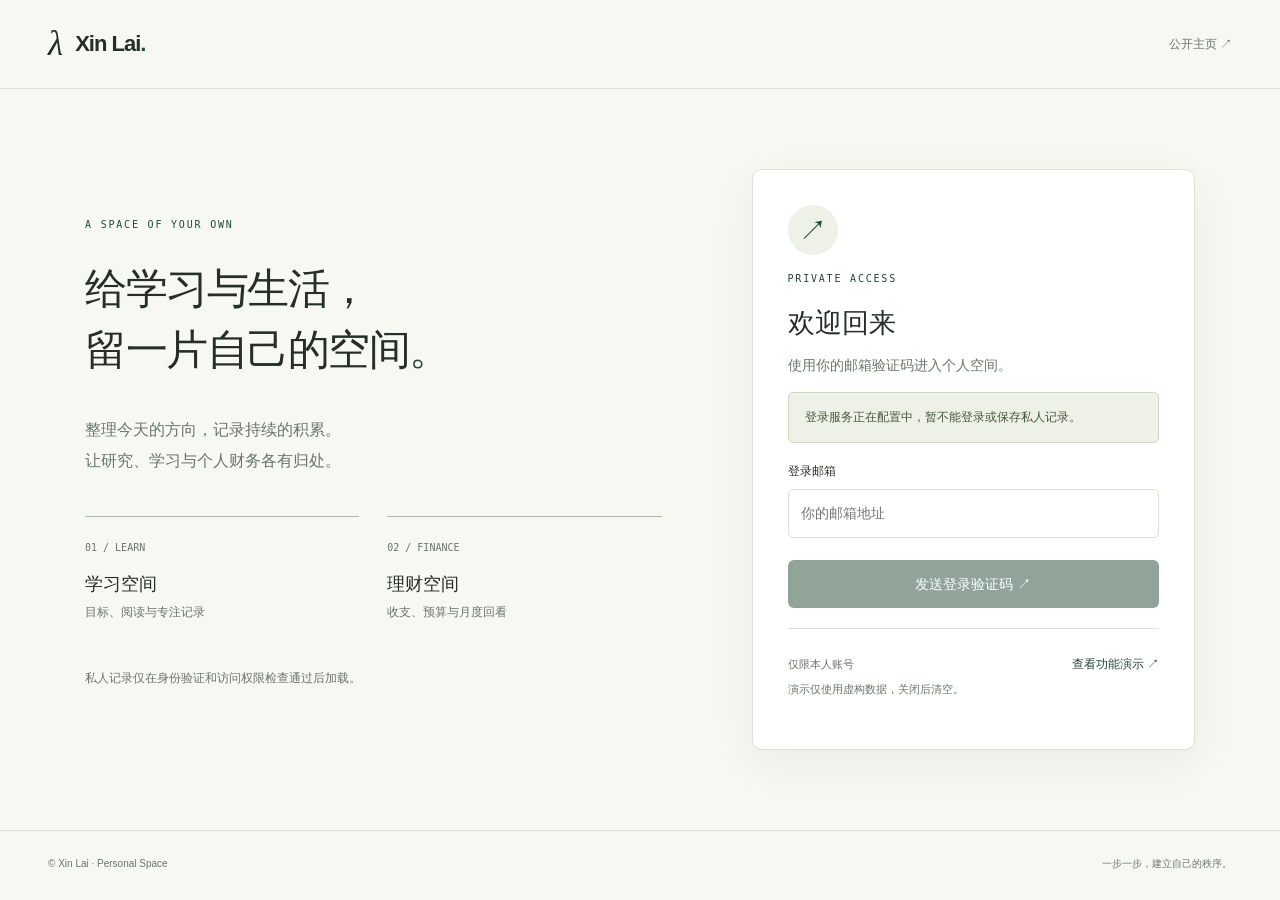
==== space/index.html @ f43046d3 "Add personal workspace with learning, finance, and fail-closed authentication setup" ====
<!doctype html>
<html lang="zh-CN">
<head>
<meta charset="utf-8"><meta name="viewport" content="width=device-width,initial-scale=1">
<meta name="robots" content="noindex,nofollow"><meta name="referrer" content="no-referrer">
<meta http-equiv="Content-Security-Policy" content="default-src 'self'; script-src 'self'; style-src 'self'; connect-src 'self' https://*.supabase.co; img-src 'self' data:; object-src 'none'; base-uri 'none'; form-action 'none'">
<meta name="theme-color" content="#f7f8f2"><title>个人空间 · Xin Lai</title>
<link rel="icon" href="../assets/favicon.svg" type="image/svg+xml"><link rel="stylesheet" href="space.css?v=44e4d2dc8de7">
<script type="module" src="app.js?v=07d8b6d938f8"></script>
</head>
<body>
<a class="skip" href="#main">跳至正文</a>
<header class="topbar"><a class="brand" href="../">λ <strong>Xin Lai<span>.</span></strong></a><a class="back" href="../">公开主页 ↗</a></header>
<main id="main">
<section id="gate" class="gate">
<div class="welcome"><p class="eyebrow">A SPACE OF YOUR OWN</p><h1>给学习与生活，<br>留一片自己的空间<span>。</span></h1><p class="intro">整理今天的方向，记录持续的积累。<br>让研究、学习与个人财务各有归处。</p><div class="pillars"><div><span>01 / LEARN</span><h2>学习空间</h2><p>目标、阅读与专注记录</p></div><div><span>02 / FINANCE</span><h2>理财空间</h2><p>收支、预算与月度回看</p></div></div><p class="privacy">私人记录仅在身份验证和访问权限检查通过后加载。</p></div>
<div class="login-card"><span class="lock" aria-hidden="true">↗</span><p class="eyebrow">PRIVATE ACCESS</p><h2>欢迎回来</h2><p class="muted">使用你的邮箱验证码进入个人空间。</p><p id="setup-note" class="notice" hidden>登录服务正在配置中，暂不能登录或保存私人记录。</p>
<form id="email-form"><label for="email">登录邮箱</label><input id="email" name="email" type="email" autocomplete="email" placeholder="你的邮箱地址" required maxlength="254"><button id="send-code" type="submit">发送登录验证码 ↗</button></form>
<form id="code-form" hidden><label for="code">邮件验证码</label><input id="code" name="code" inputmode="numeric" autocomplete="one-time-code" pattern="[0-9]{6,10}" minlength="6" maxlength="10" placeholder="输入邮件中的验证码" required><button type="submit">验证并进入</button><button class="plain" id="change-email" type="button">更换邮箱</button></form>
<p id="auth-message" class="message" role="status" aria-live="polite"></p><div class="login-bottom"><span>仅限本人账号</span><button id="try-demo" class="text-button" type="button">查看功能演示 ↗</button></div><p class="tiny muted">演示仅使用虚构数据，关闭后清空。</p></div>
</section>
<section id="workspace" class="workspace" hidden>
<aside class="sidebar"><p class="eyebrow">PERSONAL WORKSPACE</p><h1>个人空间</h1><nav aria-label="个人空间导航"><button type="button" data-view="overview" aria-current="page">◷ <span>总览</span></button><button type="button" data-view="learning">⌘ <span>学习空间</span></button><button type="button" data-view="finance">∑ <span>理财空间</span></button></nav><div class="sidebar-foot"><p id="account-label"></p><button type="button" id="logout" class="text-button">退出登录 ↗</button></div></aside>
<div class="workspace-main"><div id="demo-notice" class="notice demo" hidden>功能演示 · 所有初始数据均为虚构，修改仅在当前页面有效。请勿填写真实财务信息。<button type="button" id="end-demo" class="text-button">结束演示</button></div><div class="page-top"><div><p id="date-label" class="eyebrow"></p><h2 id="page-title">今日总览</h2></div><button type="button" id="refresh" class="secondary">刷新记录 ↻</button></div><p id="app-message" class="message" role="status" aria-live="polite"></p>
<section id="view-overview"><p class="intro-small">不必一次完成所有事。先看清今天，再向前一步。</p><div class="stats"><article><p>进行中的学习目标</p><strong id="stat-goals">0</strong><small>为长期积累留出方向</small></article><article><p>本周学习时长</p><strong id="stat-time">0 <span>分钟</span></strong><small>从周一至今天</small></article><article><p>本月支出</p><strong id="stat-spend">—</strong><small id="stat-currency">按选定币种单独统计</small></article></div><div class="overview-grid"><article class="panel"><div class="panel-head"><h3>下一步学习</h3><button type="button" data-view="learning" class="text-button">管理目标 ↗</button></div><div id="overview-goals"></div></article><article class="panel"><div class="panel-head"><h3>最近的收支</h3><button type="button" data-view="finance" class="text-button">查看账本 ↗</button></div><div id="overview-entries"></div></article></div><div class="quiet-note"><span>慢慢积累，持续生长。</span><p>学习和财务记录从空白开始，由你亲手建立。</p></div></section>
<section id="view-learning" hidden><div class="section-tabs"><h3>学习目标</h3><label class="inline">显示<select id="goal-filter"><option value="active">进行中</option><option value="done">已完成</option><option value="all">全部</option></select></label></div><div class="two-column"><form id="goal-form" class="panel"><h3>添加一个目标</h3><label for="goal-title">想完成什么</label><input id="goal-title" name="title" placeholder="例如：读完一篇论文并整理笔记" maxlength="160" required><div class="form-row"><div><label for="goal-category">方向</label><select id="goal-category" name="category"><option>研究</option><option>数学</option><option>AI</option><option>语言</option><option>理财学习</option><option>其他</option></select></div><div><label for="goal-date">目标日期（可选）</label><input id="goal-date" name="target_date" type="date"></div></div><button type="submit">添加目标 +</button></form><article class="panel"><h3>我的目标</h3><div id="goals-list"></div></article></div><div class="section-tabs"><h3>学习记录</h3></div><div class="two-column"><form id="study-form" class="panel"><h3>记录一次专注</h3><label for="study-subject">学习内容</label><input id="study-subject" name="subject" maxlength="160" required placeholder="今天读了什么、练习了什么"><div class="form-row"><div><label for="study-date">日期</label><input id="study-date" name="date" type="date" required></div><div><label for="study-minutes">时长（分钟）</label><input id="study-minutes" name="minutes" type="number" min="1" max="1440" step="1" required></div></div><label for="study-note">收获或问题（可选）</label><textarea id="study-note" name="note" maxlength="2000" rows="3"></textarea><button type="submit">保存学习记录 +</button></form><article class="panel"><h3>最近学习</h3><div id="study-list"></div></article></div></section>
<section id="view-finance" hidden><div class="finance-controls"><label>月份<input id="finance-month" type="month" required></label><label>币种<select id="currency"><option value="EUR">EUR · 欧元</option><option value="CNY">CNY · 人民币</option><option value="USD">USD · 美元</option></select></label><button type="button" id="export" class="secondary">导出当月 CSV ↓</button></div><p class="tiny muted">各币种独立统计，不进行汇率换算。此处用于记录和复盘。</p><div class="stats"><article><p>本月收入</p><strong id="income-total">—</strong></article><article><p>本月支出</p><strong id="expense-total">—</strong></article><article><p>本月结余</p><strong id="balance-total">—</strong></article></div><div class="two-column"><form id="entry-form" class="panel"><h3>记一笔</h3><div class="form-row"><div><label for="entry-type">类型</label><select id="entry-type" name="type"><option value="expense">支出</option><option value="income">收入</option></select></div><div><label for="entry-date">日期</label><input id="entry-date" name="date" type="date" required></div></div><div class="form-row"><div><label for="entry-amount">金额</label><input id="entry-amount" name="amount" type="number" min="0.01" max="999999999.99" step="0.01" required></div><div><label for="entry-currency">币种</label><select id="entry-currency" name="currency"><option>EUR</option><option>CNY</option><option>USD</option></select></div></div><label for="entry-category">分类</label><select id="entry-category" name="category"><option>餐饮</option><option>居住</option><option>交通</option><option>学习</option><option>购物</option><option>医疗</option><option>旅行</option><option>工资</option><option>其他</option></select><label for="entry-note">备注（可选）</label><input id="entry-note" name="note" maxlength="500"><button type="submit">保存收支 +</button></form><article class="panel"><h3>月度预算</h3><p id="budget-status" class="muted"></p><progress id="budget-progress" max="100" value="0" aria-label="预算使用比例"></progress><p id="budget-detail" class="tiny"></p><form id="budget-form"><label for="budget-amount">当前月份、币种的支出上限</label><input id="budget-amount" name="amount" type="number" min="0.01" max="999999999.99" step="0.01" required><button type="submit" class="secondary">保存预算</button></form></article></div><article class="panel ledger"><div class="panel-head"><h3>当月账本</h3><span id="ledger-count" class="tiny muted"></span></div><div class="table-scroll"><table><thead><tr><th>日期</th><th>分类 / 备注</th><th>类型</th><th>金额</th></tr></thead><tbody id="ledger-body"></tbody></table></div><p id="ledger-empty" class="empty">这个月还没有记录。</p></article></section>
</div></section>
</main><footer>© Xin Lai · Personal Space <span>一步一步，建立自己的秩序。</span></footer>
<noscript><p class="notice">个人空间需要启用 JavaScript 才能验证身份和加载记录。</p></noscript>
</body></html>
---- space/space.css ----
:root{--bg:#f7f8f2;--ink:#252e28;--muted:#6a756b;--green:#234b35;--soft:#edf1e7;--line:#dce2d5;--card:#fff;--danger:#9a3b32}*{box-sizing:border-box}[hidden]{display:none!important}body{margin:0;background:var(--bg);color:var(--ink);font:14px/1.75 -apple-system,BlinkMacSystemFont,"Segoe UI","PingFang SC",sans-serif}a{color:inherit;text-decoration:none}button,input,select,textarea{font:inherit}button,a,input,select,textarea{touch-action:manipulation}button{cursor:pointer;border:0;background:var(--green);color:white;padding:12px 19px;border-radius:6px;font-weight:550}button:hover{filter:brightness(1.1)}button:disabled{opacity:.5;cursor:not-allowed}a:focus-visible,button:focus-visible,input:focus-visible,select:focus-visible,textarea:focus-visible{outline:3px solid #95ad7c;outline-offset:3px}input,select,textarea{width:100%;min-width:0;padding:11px 12px;border:1px solid var(--line);border-radius:5px;background:#fff;color:var(--ink)}textarea{resize:vertical}label{display:block;font-size:12px;margin:18px 0 7px}form>button{margin-top:22px}h1,h2,h3,p{margin-top:0}h1{font-size:42px;letter-spacing:-1.5px;line-height:1.45;font-weight:550}h2{font-size:28px;line-height:1.5;font-weight:550}h3{font-size:17px;font-weight:550;margin-bottom:18px}p{margin-bottom:15px}.topbar{max-width:1440px;padding:24px 48px;margin:auto;display:flex;align-items:center;justify-content:space-between;border-bottom:1px solid var(--line)}.brand{display:flex;gap:12px;align-items:center;font:italic 35px Georgia,serif}.brand strong{font:700 22px -apple-system,sans-serif;letter-spacing:-1px}.brand span,h1>span{color:var(--green)}.back{font-size:12px;color:var(--muted)}.gate{max-width:1200px;margin:auto;min-height:calc(100vh - 172px);display:grid;grid-template-columns:1.3fr 1fr;gap:90px;padding:80px 45px;align-items:center}.eyebrow{font:10px/1.8 ui-monospace,monospace;letter-spacing:1.8px;color:var(--green);margin-bottom:25px}.intro{color:var(--muted);font-size:16px;line-height:1.9}.pillars{display:grid;grid-template-columns:1fr 1fr;gap:28px;margin-top:40px}.pillars>div{border-top:1px solid #acbba0;padding-top:17px}.pillars span{font:10px ui-monospace,monospace;color:var(--muted)}.pillars h2{font-size:18px;margin:12px 0 4px}.pillars p,.privacy{font-size:12px;color:var(--muted)}.privacy{margin-top:30px}.login-card{background:#fff;border:1px solid var(--line);border-radius:10px;padding:35px;box-shadow:0 14px 45px #263c2310}.login-card h2{font-size:27px;margin-bottom:9px}.login-card .eyebrow{margin:15px 0}.login-card form>button{width:100%}.lock{font-size:28px;color:var(--green);background:var(--soft);width:50px;height:50px;display:grid;place-items:center;border-radius:50%}.login-bottom{border-top:1px solid var(--line);margin-top:20px;padding-top:20px;display:flex;align-items:center;justify-content:space-between;font-size:11px;color:var(--muted)}.muted{color:var(--muted)}.tiny{font-size:11px}.text-button,.plain{background:transparent;color:var(--green);padding:5px 0;font-size:12px}.secondary{background:transparent;border:1px solid #bccbb4;color:var(--green);font-size:12px}.notice{padding:14px 16px;background:var(--soft);border:1px solid #ccd9bf;border-radius:5px;font-size:12px;color:#44583d}.message{font-size:13px;margin-top:16px;overflow-wrap:anywhere}.message.error{color:var(--danger)}.workspace{max-width:1440px;margin:auto;display:grid;grid-template-columns:230px 1fr;min-height:calc(100vh - 172px)}.sidebar{padding:40px 25px 40px 48px;border-right:1px solid var(--line);display:flex;flex-direction:column}.sidebar .eyebrow{font-size:9px;margin-bottom:9px}.sidebar h1{font-size:22px;letter-spacing:-.5px}.sidebar nav{display:flex;flex-direction:column;gap:9px;margin-top:20px}.sidebar nav button{text-align:left;background:transparent;color:var(--muted);padding:12px;font-size:14px}.sidebar nav button span{margin-left:9px}.sidebar nav button[aria-current]{background:var(--soft);color:var(--green)}.sidebar-foot{margin-top:auto;padding-top:60px;font-size:11px;color:var(--muted);overflow-wrap:anywhere}.workspace-main{padding:38px 44px;min-width:0}.demo{display:flex;align-items:center;justify-content:space-between;gap:20px;margin-bottom:25px}.demo button{white-space:nowrap}.page-top{display:flex;align-items:center;justify-content:space-between;gap:20px}.page-top .eyebrow{margin-bottom:6px}.page-top h2{margin:0}.intro-small{color:var(--muted);margin-top:15px}.stats{display:grid;grid-template-columns:repeat(3,1fr);gap:18px;margin:25px 0}.stats article{background:var(--soft);padding:24px;border-radius:7px;min-width:0}.stats p{font-size:12px;color:var(--muted);margin-bottom:14px}.stats strong{font-size:30px;line-height:1.3;font-weight:550;letter-spacing:-1px;display:block;overflow-wrap:anywhere}.stats strong span{font-size:12px;letter-spacing:0}.stats small{display:block;font-size:10px;color:var(--muted);margin-top:13px}.overview-grid,.two-column{display:grid;grid-template-columns:1fr 1fr;gap:22px}.panel{padding:25px;background:#fff;border:1px solid var(--line);border-radius:7px;min-width:0}.panel-head{display:flex;justify-content:space-between;align-items:baseline;gap:20px}.panel-head h3{margin-bottom:15px}.item{padding:17px 0;border-top:1px solid var(--line);display:flex;justify-content:space-between;gap:15px;align-items:center}.item-main{min-width:0}.item p{margin:0;overflow-wrap:anywhere}.item small{font-size:11px;color:var(--muted)}.item button{white-space:nowrap;font-size:11px;padding:7px 10px}.item .amount{white-space:nowrap;font-size:14px}.empty{color:var(--muted);font-size:13px;padding:25px 0;margin:0}.quiet-note{text-align:center;border-top:1px solid var(--line);padding-top:28px;margin-top:35px;color:var(--muted)}.quiet-note span{font-size:15px}.quiet-note p{font-size:11px;margin-top:8px}.section-tabs{display:flex;justify-content:space-between;align-items:center;margin-top:30px;margin-bottom:14px}.section-tabs h3{margin:0}.inline{display:flex;align-items:center;gap:10px;margin:0;white-space:nowrap}.inline select{width:auto;font-size:12px}.form-row{display:grid;grid-template-columns:1fr 1fr;gap:15px}.finance-controls{display:flex;align-items:flex-end;gap:18px;margin:22px 0 12px}.finance-controls label{margin:0;max-width:180px;flex:1}.finance-controls label>*{margin-top:7px}.finance-controls>button{margin-left:auto}.ledger{margin-top:24px}.table-scroll{overflow-x:auto}table{border-collapse:collapse;width:100%;font-size:12px}th{text-align:left;color:var(--muted);font-weight:400;border-bottom:1px solid var(--line);padding:12px 8px}td{border-bottom:1px solid var(--line);padding:15px 8px;vertical-align:top}td:last-child,th:last-child{text-align:right;white-space:nowrap}td:first-child{white-space:nowrap}.record-note{color:var(--muted);max-width:260px;overflow-wrap:anywhere}progress{width:100%;height:10px;accent-color:var(--green);margin:12px 0}footer{max-width:1440px;padding:24px 48px;margin:auto;border-top:1px solid var(--line);display:flex;justify-content:space-between;font-size:10px;color:var(--muted)}.skip{position:absolute;top:-100px;left:20px;background:var(--green);color:white;padding:10px;z-index:5}.skip:focus{top:10px}@media(max-width:1000px){.gate{gap:40px;padding:60px 30px}h1{font-size:34px}.sidebar{padding-inline:25px}.workspace{grid-template-columns:190px 1fr}.workspace-main{padding:30px 25px}.stats{gap:12px}.stats article{padding:20px 16px}.stats strong{font-size:25px}.two-column,.overview-grid{grid-template-columns:1fr}}@media(max-width:650px){.topbar{padding:19px 22px}.gate{grid-template-columns:1fr;padding:40px 22px;gap:30px}.welcome h1{font-size:32px}.welcome .intro{font-size:14px}.pillars{margin-top:28px}.login-card{padding:25px}.workspace{grid-template-columns:1fr}.sidebar{padding:22px;border-right:0;border-bottom:1px solid var(--line)}.sidebar>h1,.sidebar>.eyebrow{display:none}.sidebar nav{flex-direction:row;margin:0;gap:8px;flex-wrap:wrap}.sidebar nav button{padding:9px}.sidebar-foot{padding-top:15px;display:flex;align-items:center;justify-content:space-between;gap:15px}.sidebar-foot p{margin:0}.workspace-main{padding:25px 20px}.page-top h2{font-size:25px}.stats{grid-template-columns:1fr;gap:12px}.stats article{display:flex;align-items:center;justify-content:space-between;flex-wrap:wrap;gap:10px;padding:19px}.stats p{margin:0}.stats strong{font-size:26px}.stats small{flex-basis:100%;margin:0}.panel{padding:21px}.finance-controls{flex-wrap:wrap;gap:12px}.finance-controls label{max-width:none;min-width:120px}.finance-controls>button{margin-left:0}.demo{align-items:flex-start}.form-row{gap:12px}footer{padding:22px}footer span{display:none}}@media(prefers-reduced-motion:reduce){*{scroll-behavior:auto!important}}
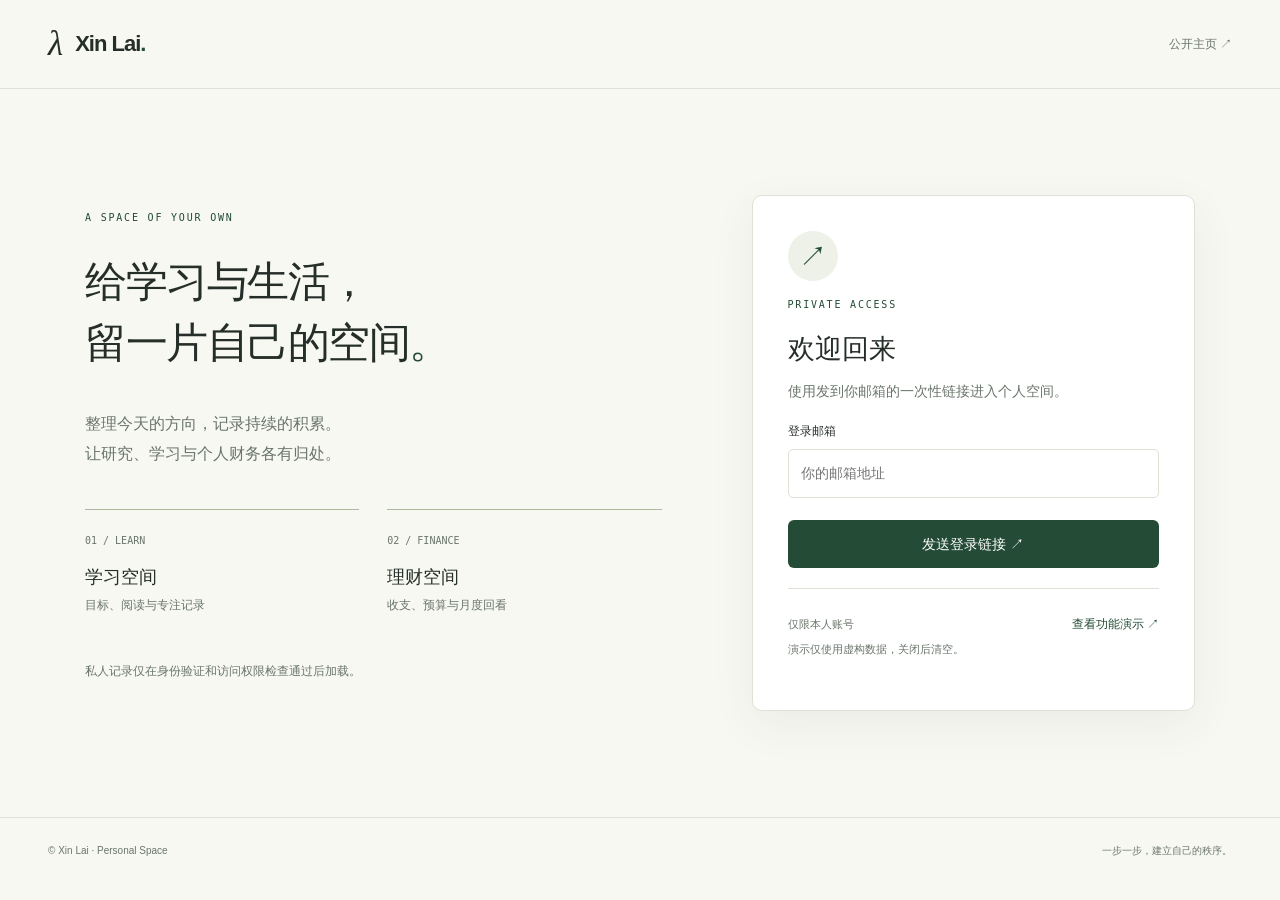
==== commit 5df8522d: "Connect owner-only Supabase backend and support email sign-in links" ====
--- a/space/index.html
+++ b/space/index.html
@@ -6,7 +6,7 @@
 <meta http-equiv="Content-Security-Policy" content="default-src 'self'; script-src 'self'; style-src 'self'; connect-src 'self' https://*.supabase.co; img-src 'self' data:; object-src 'none'; base-uri 'none'; form-action 'none'">
 <meta name="theme-color" content="#f7f8f2"><title>个人空间 · Xin Lai</title>
 <link rel="icon" href="../assets/favicon.svg" type="image/svg+xml"><link rel="stylesheet" href="space.css?v=44e4d2dc8de7">
-<script type="module" src="app.js?v=07d8b6d938f8"></script>
+<script type="module" src="app.js?v=6e8ac0168f0c"></script>
 </head>
 <body>
 <a class="skip" href="#main">跳至正文</a>
@@ -14,9 +14,9 @@
 <main id="main">
 <section id="gate" class="gate">
 <div class="welcome"><p class="eyebrow">A SPACE OF YOUR OWN</p><h1>给学习与生活，<br>留一片自己的空间<span>。</span></h1><p class="intro">整理今天的方向，记录持续的积累。<br>让研究、学习与个人财务各有归处。</p><div class="pillars"><div><span>01 / LEARN</span><h2>学习空间</h2><p>目标、阅读与专注记录</p></div><div><span>02 / FINANCE</span><h2>理财空间</h2><p>收支、预算与月度回看</p></div></div><p class="privacy">私人记录仅在身份验证和访问权限检查通过后加载。</p></div>
-<div class="login-card"><span class="lock" aria-hidden="true">↗</span><p class="eyebrow">PRIVATE ACCESS</p><h2>欢迎回来</h2><p class="muted">使用你的邮箱验证码进入个人空间。</p><p id="setup-note" class="notice" hidden>登录服务正在配置中，暂不能登录或保存私人记录。</p>
-<form id="email-form"><label for="email">登录邮箱</label><input id="email" name="email" type="email" autocomplete="email" placeholder="你的邮箱地址" required maxlength="254"><button id="send-code" type="submit">发送登录验证码 ↗</button></form>
-<form id="code-form" hidden><label for="code">邮件验证码</label><input id="code" name="code" inputmode="numeric" autocomplete="one-time-code" pattern="[0-9]{6,10}" minlength="6" maxlength="10" placeholder="输入邮件中的验证码" required><button type="submit">验证并进入</button><button class="plain" id="change-email" type="button">更换邮箱</button></form>
+<div class="login-card"><span class="lock" aria-hidden="true">↗</span><p class="eyebrow">PRIVATE ACCESS</p><h2>欢迎回来</h2><p class="muted">使用发到你邮箱的一次性链接进入个人空间。</p><p id="setup-note" class="notice" hidden>登录服务正在配置中，暂不能登录或保存私人记录。</p>
+<form id="email-form"><label for="email">登录邮箱</label><input id="email" name="email" type="email" autocomplete="email" placeholder="你的邮箱地址" required maxlength="254"><button id="send-code" type="submit">发送登录链接 ↗</button></form>
+
 <p id="auth-message" class="message" role="status" aria-live="polite"></p><div class="login-bottom"><span>仅限本人账号</span><button id="try-demo" class="text-button" type="button">查看功能演示 ↗</button></div><p class="tiny muted">演示仅使用虚构数据，关闭后清空。</p></div>
 </section>
 <section id="workspace" class="workspace" hidden>
